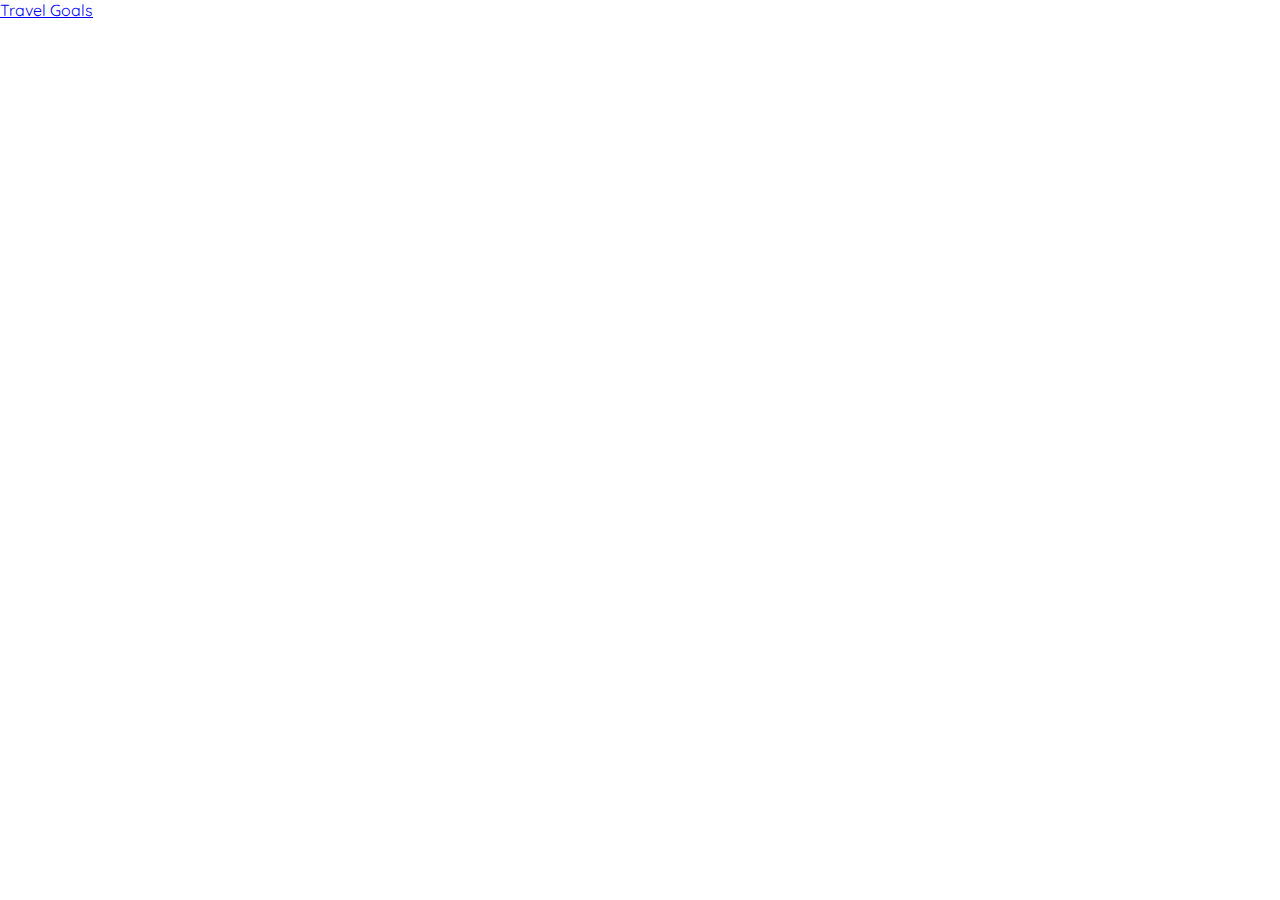
==== index.html @ 15b39c95 "Initialization of Travel Goal project" ====
<!DOCTYPE html>
<html lang="en">
  <head>
    <meta charset="UTF-8" />
    <meta http-equiv="X-UA-Compatible" content="IE=edge" />
    <meta name="viewport" content="width=device-width, initial-scale=1.0" />
    <link
      href="https://fonts.googleapis.com/css2?family=Raleway:wght@700&family=Oleo+Script:wght@700&family=Quicksand:wght@300;500;700&display=swap"
      rel="stylesheet"
    />
    <link rel="stylesheet" href="styles/shared.css" />
    <link rel="stylesheet" href="styles/style.css" />
    <title>Travel Goals</title>
  </head>
  <body>
    <header>
      <div id="page-logo">
        <a href="/index.html">Travel Goals</a>
      </div>
      <nav></nav>
    </header>
    <main>
      <section></section>
      <section></section>
    </main>
    <footer></footer>
  </body>
</html>
---- styles/shared.css ----
body {
  font-family: "Quicksand", sans-serif;
  margin: 0;
}
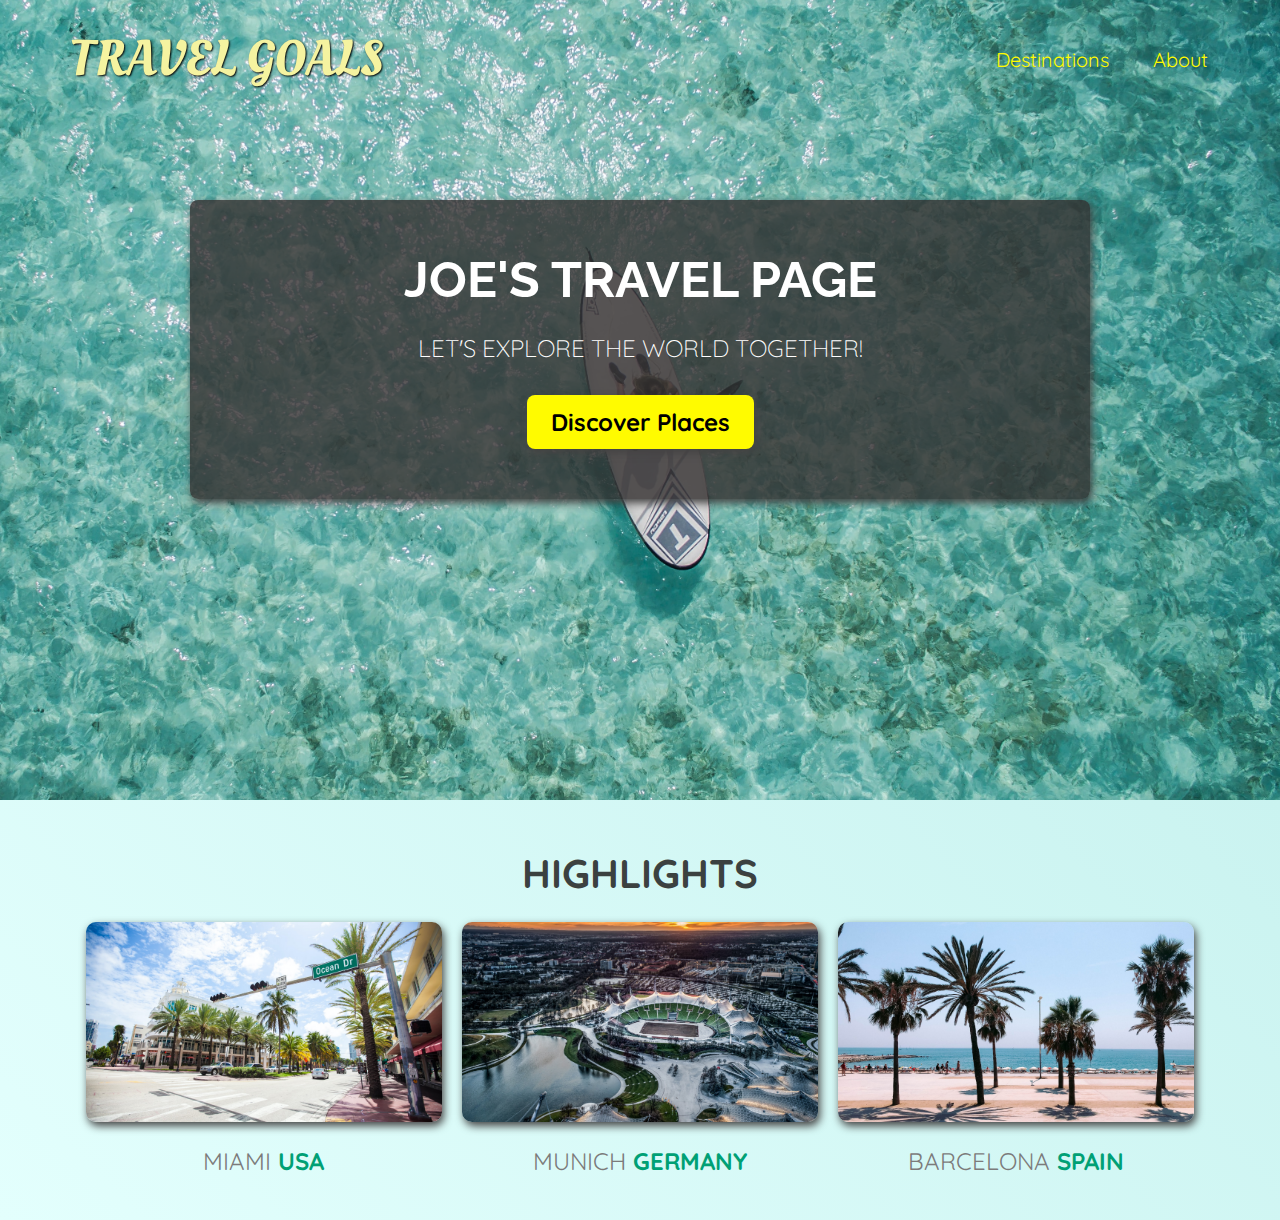
==== commit 09e65ca7: "completed main section" ====
--- a/index.html
+++ b/index.html
@@ -17,11 +17,47 @@
       <div id="page-logo">
         <a href="/index.html">Travel Goals</a>
       </div>
-      <nav></nav>
+      <nav>
+        <ul>
+          <li><a href="/place.html">Destinations</a></li>
+          <li><a href="#">About</a></li>
+        </ul>
+      </nav>
     </header>
     <main>
-      <section></section>
-      <section></section>
+      <section id="hero">
+        <div id="hero-content">
+          <h1>Joe's Travel Page</h1>
+          <p>Let's explore the world together!</p>
+          <a href="/place.html">Discover Places</a>
+        </div>
+      </section>
+      <section id="highlights">
+        <h2>Highlights</h2>
+        <ul id="destinations">
+          <li class="destination">
+            <img
+              src="/images/places/miami.jpg"
+              alt="Miami streets on sunny day "
+            />
+            <p>Miami <strong>USA</strong></p>
+          </li>
+          <li class="destination">
+            <img
+              src="/images/places/munich.jpg"
+              alt="Munich football stadium in winter"
+            />
+            <p>Munich <strong>Germany</strong></p>
+          </li>
+          <li class="destination">
+            <img
+              src="/images/places/barcelona.jpg"
+              alt="Palm tree in Barcelona"
+            />
+            <p>Barcelona <strong>Spain</strong></p>
+          </li>
+        </ul>
+      </section>
     </main>
     <footer></footer>
   </body>
--- a/styles/shared.css
+++ b/styles/shared.css
@@ -2,3 +2,51 @@
   font-family: "Quicksand", sans-serif;
   margin: 0;
 }
+ul {
+  list-style: none;
+  padding: 0;
+  margin: 0;
+}
+
+header {
+  display: flex;
+  justify-content: space-between;
+  align-items: center;
+  padding: 15px 60px;
+  position: absolute;
+  width: 100%;
+  box-sizing: border-box;
+}
+#page-logo a:link,
+#page-logo a:visited {
+  display: inline-block;
+  padding: 10px;
+  font-family: "Oleo Script", sans-serif;
+  font-size: 50px;
+  color: rgb(245, 243, 160);
+  text-decoration: none;
+  text-transform: uppercase;
+  text-shadow: 1px 1px 2px rgb(0, 0, 0);
+}
+
+header ul {
+  display: flex;
+}
+header li {
+  margin-left: 20px;
+}
+header a:link,
+header a:visited {
+  display: inline-block;
+  text-decoration: none;
+  color: rgb(255, 251, 0);
+  text-shadow: 1px 1px 2px rgba(0, 0, 0, 0.2);
+  font-size: 20px;
+  padding: 12px;
+  border-radius: 6px;
+}
+header nav a:hover,
+header nav a:visited {
+  color: rgb(77, 77, 77);
+  background-color: rgb(255, 251, 0);
+}
--- a/styles/style.css
+++ b/styles/style.css
@@ -0,0 +1,85 @@
+#hero {
+  height: 800px;
+  background-image: url(/images/places/ocean.jpg);
+  background-position: center;
+  background-size: cover;
+}
+#hero-content {
+  width: 900px;
+  background-color: rgba(51, 47, 47, 0.8);
+  box-shadow: 2px 4px 8px rgb(68, 67, 67);
+  text-align: center;
+  padding: 50px 0;
+  border-radius: 8px;
+  margin: 0 auto;
+  position: relative;
+  top: 200px;
+}
+#hero-content h1 {
+  font-size: 50px;
+  text-transform: uppercase;
+  color: #fff;
+  font-family: "Raleway", sans-serif;
+  margin: 0;
+}
+#hero-content p {
+  color: #fff;
+  text-transform: uppercase;
+  font-size: 24px;
+  font-weight: 300;
+  margin-bottom: 32px;
+}
+#hero-content a:link,
+#hero-content a:visited {
+  display: inline-block;
+  background-color: rgb(255, 251, 0);
+  font-size: 24px;
+  padding: 12px 24px;
+  color: #000;
+  text-decoration: none;
+  font-weight: 700;
+  border-radius: 8px;
+  box-shadow: 2px 4px 8px rgb(68, 67, 67);
+}
+#hero-content a:hover,
+#hero-content a:active {
+  background-color: rgb(255, 238, 0);
+}
+#highlights {
+  padding: 24px;
+  background: linear-gradient(45deg, rgb(227, 255, 253), rgb(202, 243, 240));
+}
+#highlights h2 {
+  text-transform: uppercase;
+  font-size: 40px;
+  text-align: center;
+  color: rgb(59, 65, 64);
+  margin: 24px 0;
+}
+#destinations {
+  display: flex;
+  justify-content: center;
+  gap: 20px;
+  width: 90%;
+  margin: 0 auto;
+}
+.destination {
+  flex: 1;
+  text-transform: uppercase;
+}
+.destination p {
+  text-align: center;
+  color: rgb(124, 123, 123);
+  font-size: 24px;
+  margin: 20px 0;
+}
+.destination strong {
+  color: rgb(0, 160, 117);
+}
+.destination img {
+  width: 100%;
+  height: 200px;
+  object-fit: cover;
+  box-shadow: 2px 4px 8px rgb(68, 67, 67);
+  border-radius: 10px;
+}
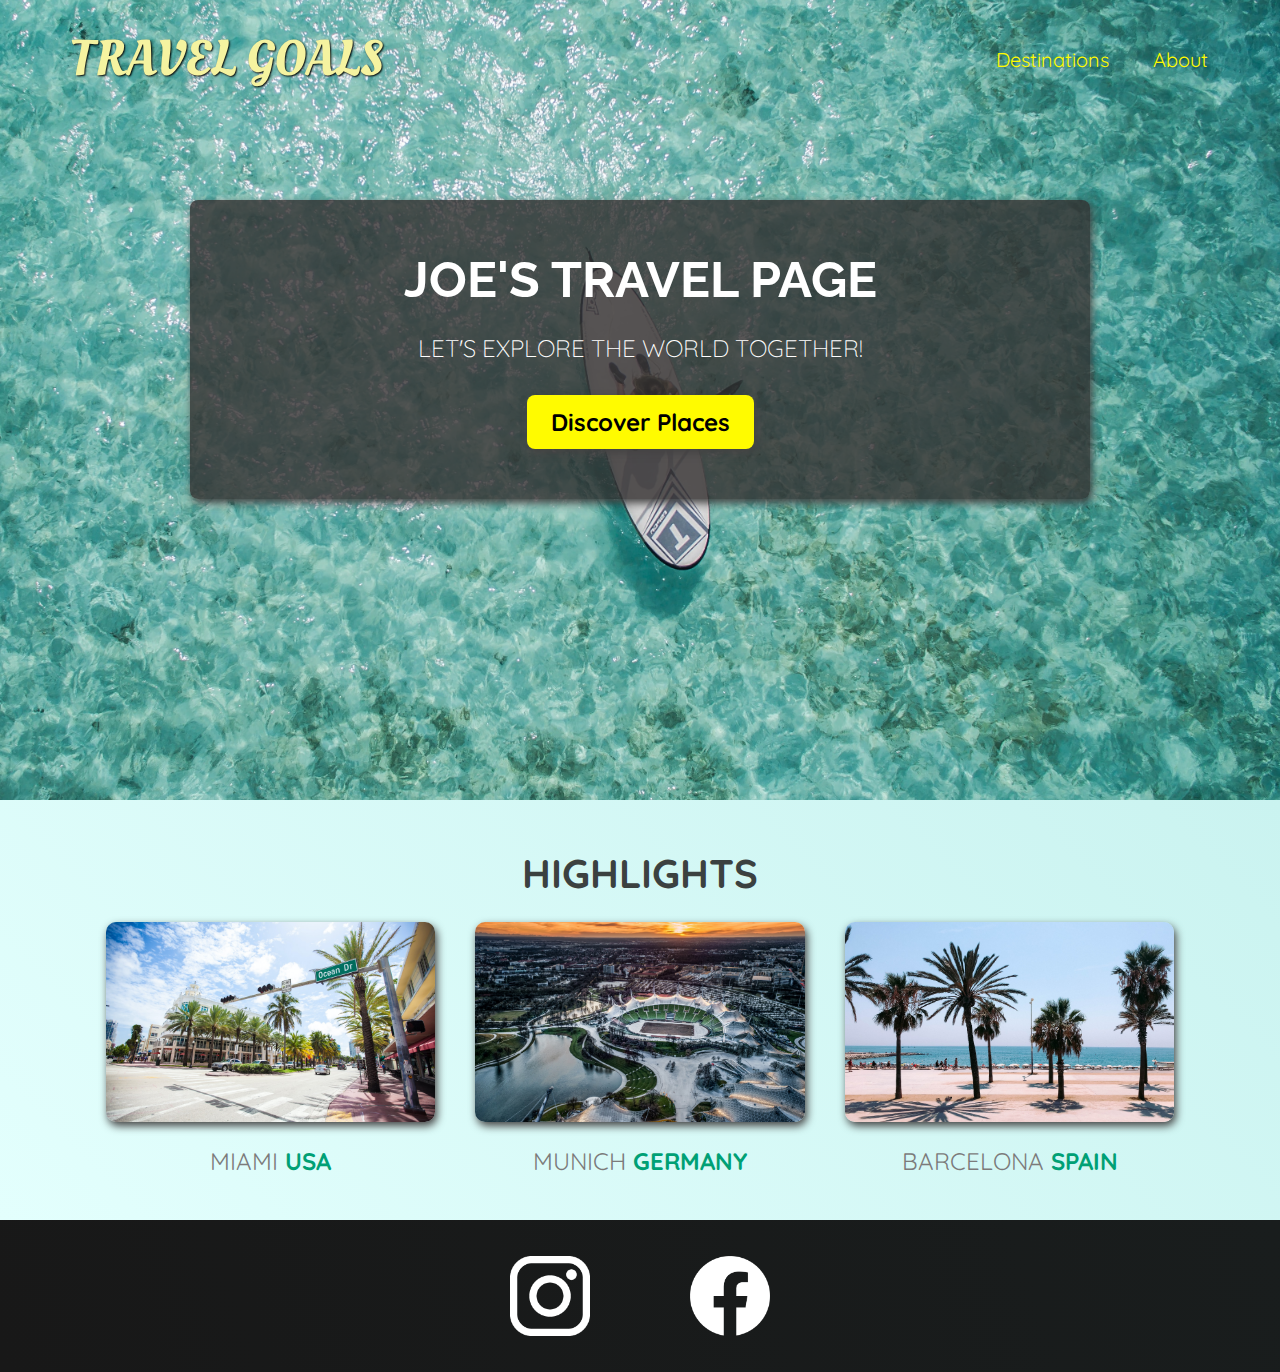
==== commit 662acdac: "completed footer section , finally landing page  has been completed" ====
--- a/index.html
+++ b/index.html
@@ -59,6 +59,19 @@
         </ul>
       </section>
     </main>
-    <footer></footer>
+    <footer>
+      <ul>
+        <li>
+          <a href="https://www.instagram.com">
+            <img src="/images/icons/insta.png" alt=" Instagram Logo" />
+          </a>
+        </li>
+        <li>
+          <a href="https://www.facebook.com"
+            ><img src="/images/icons/facebook.png" alt="Facebook Logo"
+          /></a>
+        </li>
+      </ul>
+    </footer>
   </body>
 </html>
--- a/styles/shared.css
+++ b/styles/shared.css
@@ -50,3 +50,20 @@
   color: rgb(77, 77, 77);
   background-color: rgb(255, 251, 0);
 }
+footer {
+  background: linear-gradient(70deg, rgb(24, 24, 24), rgb(25, 29, 29));
+  padding: 36px 0;
+}
+footer ul {
+  display: flex;
+  justify-content: center;
+}
+footer li {
+  height: 80px;
+  width: 80px;
+  margin: 0 50px;
+}
+footer img {
+  width: 100%;
+  height: 100%;
+}
--- a/styles/style.css
+++ b/styles/style.css
@@ -59,13 +59,14 @@
 #destinations {
   display: flex;
   justify-content: center;
-  gap: 20px;
+
   width: 90%;
   margin: 0 auto;
 }
 .destination {
   flex: 1;
   text-transform: uppercase;
+  margin: 0 20px;
 }
 .destination p {
   text-align: center;
